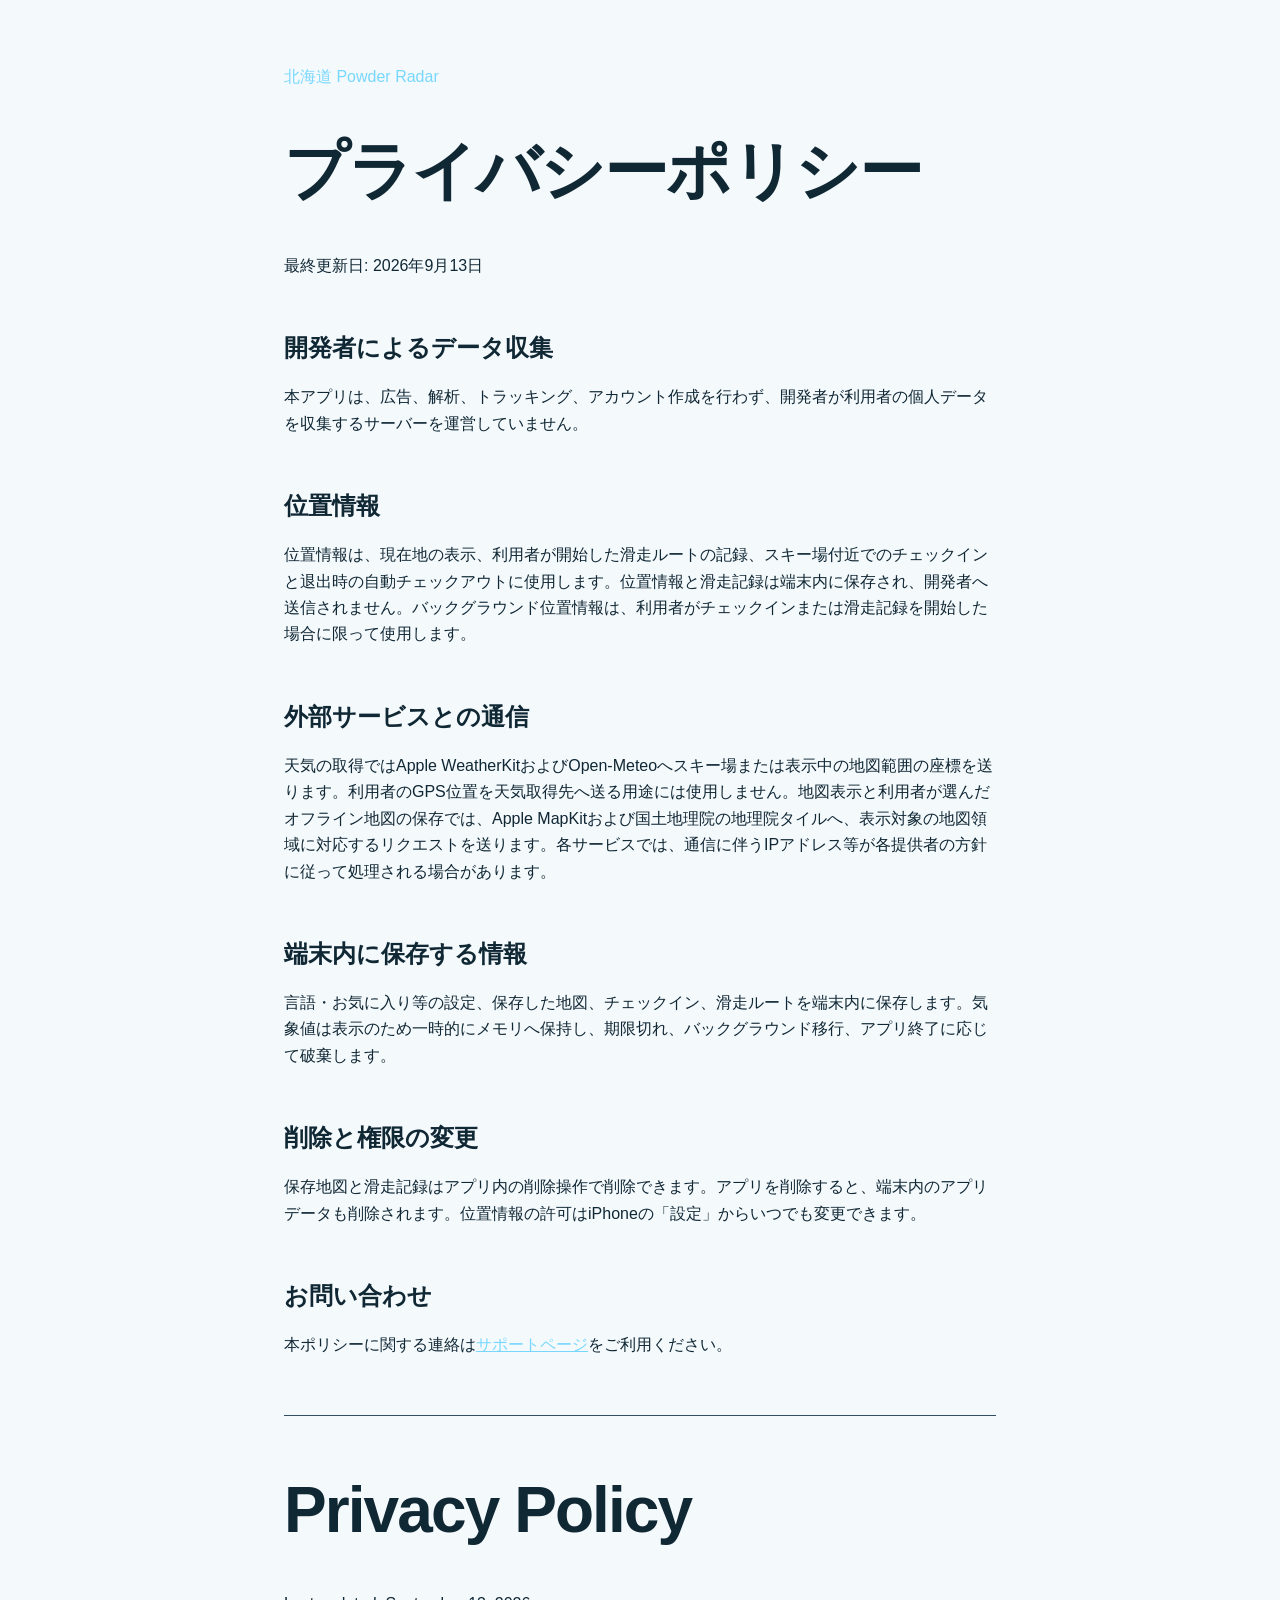
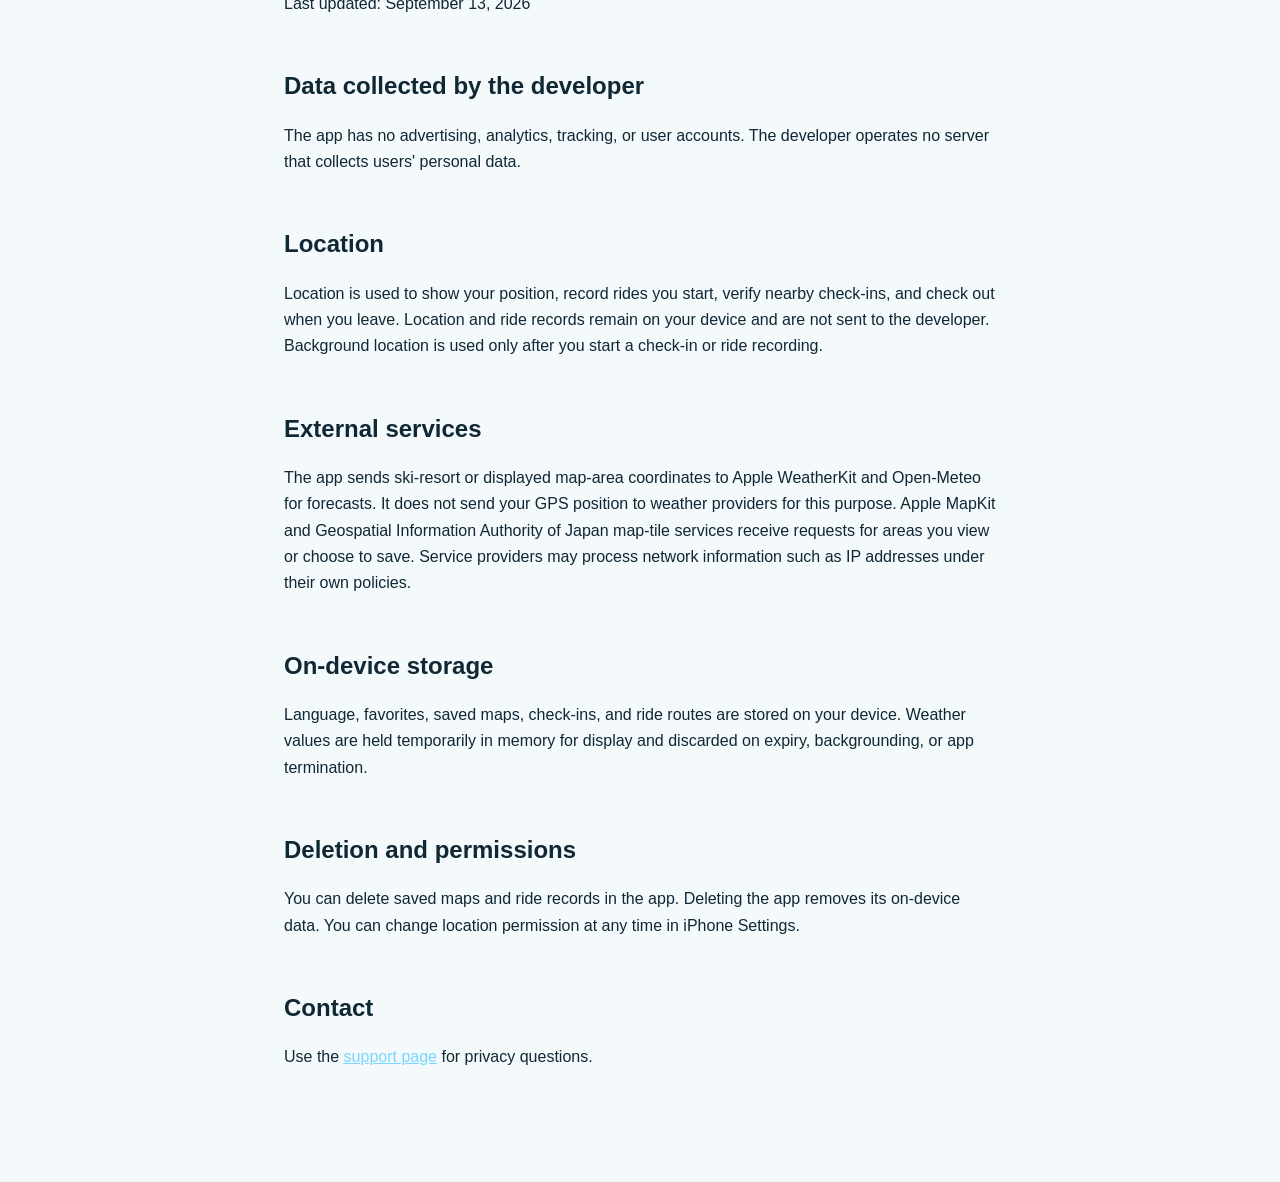
==== privacy/index.html @ 8ea12405 "Publish Hokkaido Powder support and privacy pages" ====
<!doctype html>
<html lang="ja">
<head>
  <meta charset="utf-8">
  <meta name="viewport" content="width=device-width, initial-scale=1">
  <title>プライバシーポリシー | 北海道 Powder Radar</title>
  <link rel="stylesheet" href="../assets/style.css">
</head>
<body>
  <main>
    <a class="back" href="../">北海道 Powder Radar</a>
    <h1>プライバシーポリシー</h1>
    <p>最終更新日: 2026年9月13日</p>

    <h2>開発者によるデータ収集</h2>
    <p>本アプリは、広告、解析、トラッキング、アカウント作成を行わず、開発者が利用者の個人データを収集するサーバーを運営していません。</p>

    <h2>位置情報</h2>
    <p>位置情報は、現在地の表示、利用者が開始した滑走ルートの記録、スキー場付近でのチェックインと退出時の自動チェックアウトに使用します。位置情報と滑走記録は端末内に保存され、開発者へ送信されません。バックグラウンド位置情報は、利用者がチェックインまたは滑走記録を開始した場合に限って使用します。</p>

    <h2>外部サービスとの通信</h2>
    <p>天気の取得ではApple WeatherKitおよびOpen-Meteoへスキー場または表示中の地図範囲の座標を送ります。利用者のGPS位置を天気取得先へ送る用途には使用しません。地図表示と利用者が選んだオフライン地図の保存では、Apple MapKitおよび国土地理院の地理院タイルへ、表示対象の地図領域に対応するリクエストを送ります。各サービスでは、通信に伴うIPアドレス等が各提供者の方針に従って処理される場合があります。</p>

    <h2>端末内に保存する情報</h2>
    <p>言語・お気に入り等の設定、保存した地図、チェックイン、滑走ルートを端末内に保存します。気象値は表示のため一時的にメモリへ保持し、期限切れ、バックグラウンド移行、アプリ終了に応じて破棄します。</p>

    <h2>削除と権限の変更</h2>
    <p>保存地図と滑走記録はアプリ内の削除操作で削除できます。アプリを削除すると、端末内のアプリデータも削除されます。位置情報の許可はiPhoneの「設定」からいつでも変更できます。</p>

    <h2>お問い合わせ</h2>
    <p>本ポリシーに関する連絡は<a href="../support/">サポートページ</a>をご利用ください。</p>

    <hr>
    <h1 lang="en">Privacy Policy</h1>
    <p lang="en">Last updated: September 13, 2026</p>
    <div lang="en">
      <h2>Data collected by the developer</h2>
      <p>The app has no advertising, analytics, tracking, or user accounts. The developer operates no server that collects users' personal data.</p>
      <h2>Location</h2>
      <p>Location is used to show your position, record rides you start, verify nearby check-ins, and check out when you leave. Location and ride records remain on your device and are not sent to the developer. Background location is used only after you start a check-in or ride recording.</p>
      <h2>External services</h2>
      <p>The app sends ski-resort or displayed map-area coordinates to Apple WeatherKit and Open-Meteo for forecasts. It does not send your GPS position to weather providers for this purpose. Apple MapKit and Geospatial Information Authority of Japan map-tile services receive requests for areas you view or choose to save. Service providers may process network information such as IP addresses under their own policies.</p>
      <h2>On-device storage</h2>
      <p>Language, favorites, saved maps, check-ins, and ride routes are stored on your device. Weather values are held temporarily in memory for display and discarded on expiry, backgrounding, or app termination.</p>
      <h2>Deletion and permissions</h2>
      <p>You can delete saved maps and ride records in the app. Deleting the app removes its on-device data. You can change location permission at any time in iPhone Settings.</p>
      <h2>Contact</h2>
      <p>Use the <a href="../support/">support page</a> for privacy questions.</p>
    </div>
  </main>
</body>
</html>
---- assets/style.css ----
:root { color-scheme: light dark; font-family: -apple-system, BlinkMacSystemFont, "Helvetica Neue", sans-serif; line-height: 1.65; }
body { margin: 0; background: #071521; color: #eaf5fb; }
main { box-sizing: border-box; width: min(760px, 100%); min-height: 100vh; margin: auto; padding: 64px 24px 96px; }
h1 { line-height: 1.2; font-size: clamp(2rem, 7vw, 4rem); letter-spacing: -.03em; }
h2 { margin-top: 2.2em; line-height: 1.35; }
a { color: #78d7ff; }
.eyebrow { color: #78d7ff; font-weight: 700; letter-spacing: .12em; }
.lead { max-width: 32em; font-size: 1.2rem; }
.links { display: flex; flex-wrap: wrap; gap: 12px; margin: 36px 0; }
.links a, .button { display: inline-block; padding: 12px 18px; border: 1px solid #78d7ff; border-radius: 999px; text-decoration: none; }
.note { color: #b9cbd5; }
.back { text-decoration: none; }
hr { margin: 56px 0; border: 0; border-top: 1px solid #315063; }
@media (prefers-color-scheme: light) { body { background: #f4f9fc; color: #102734; } .note { color: #496674; } }
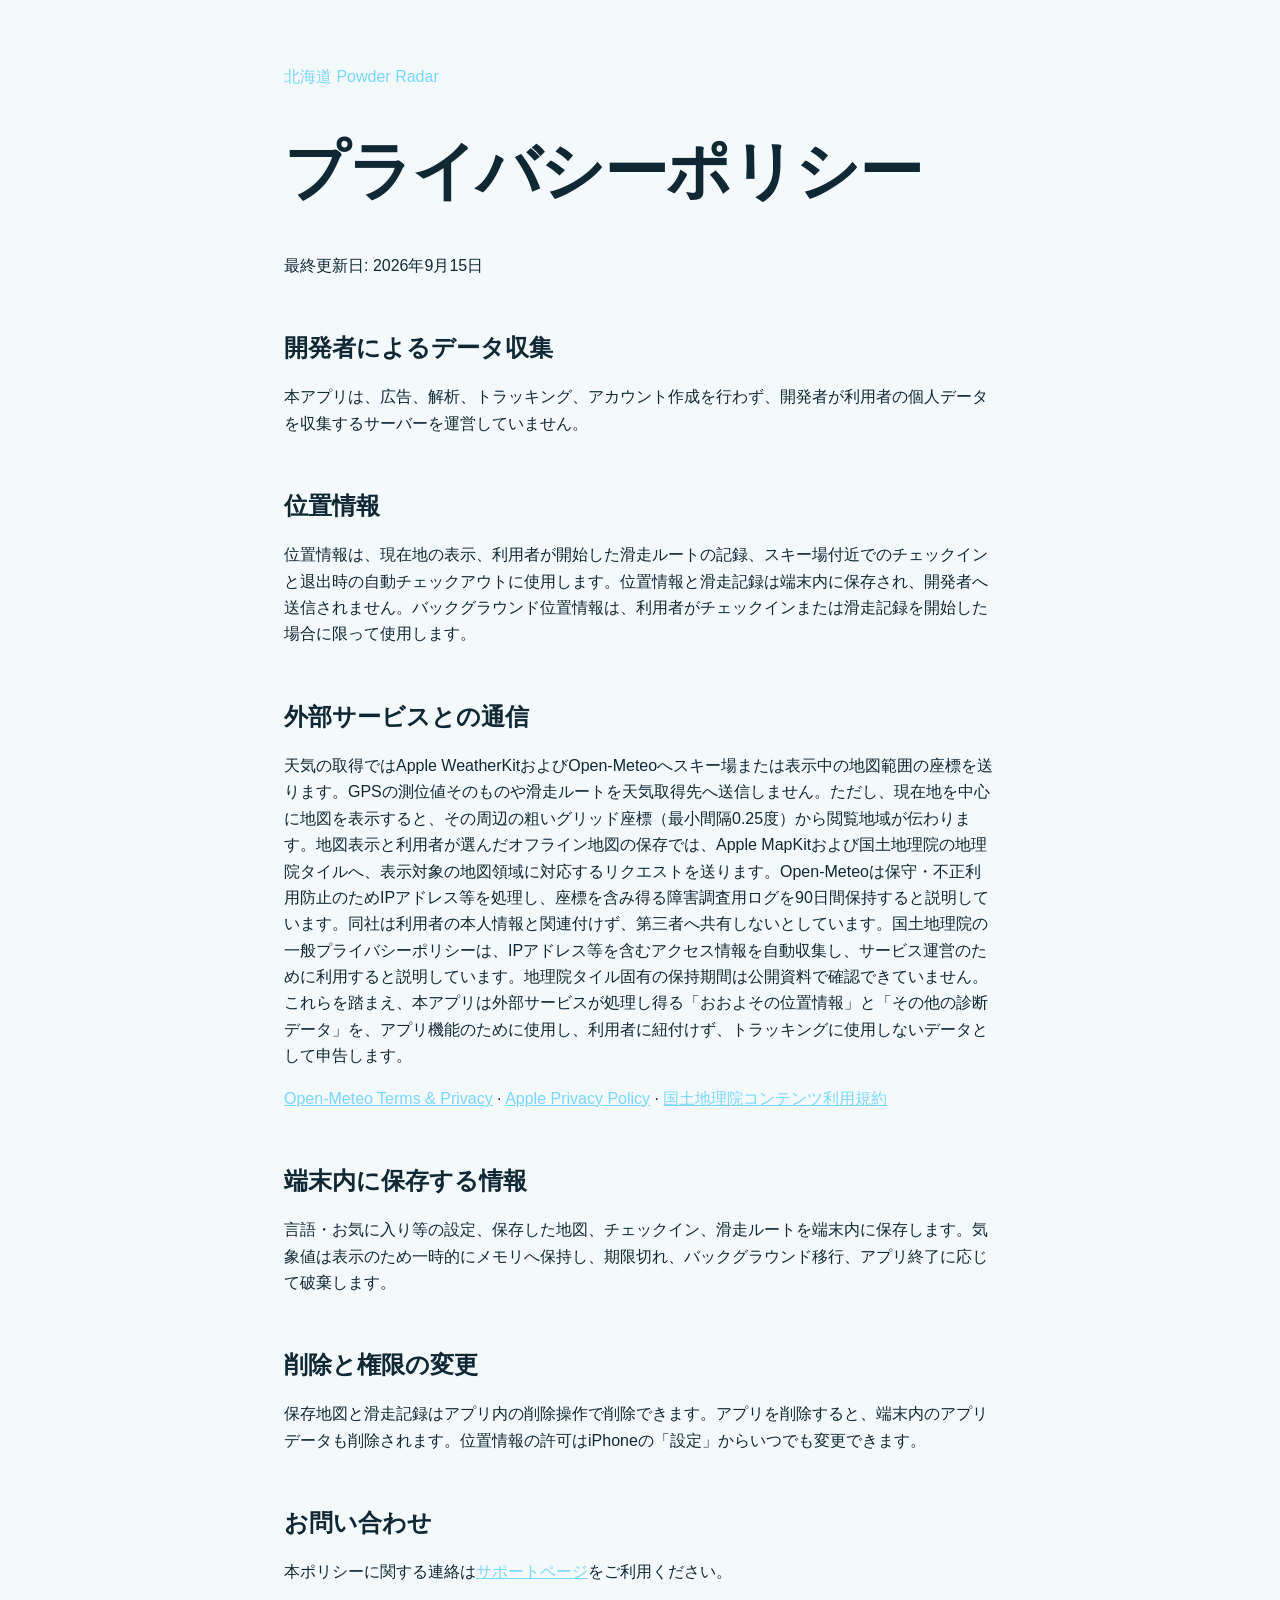
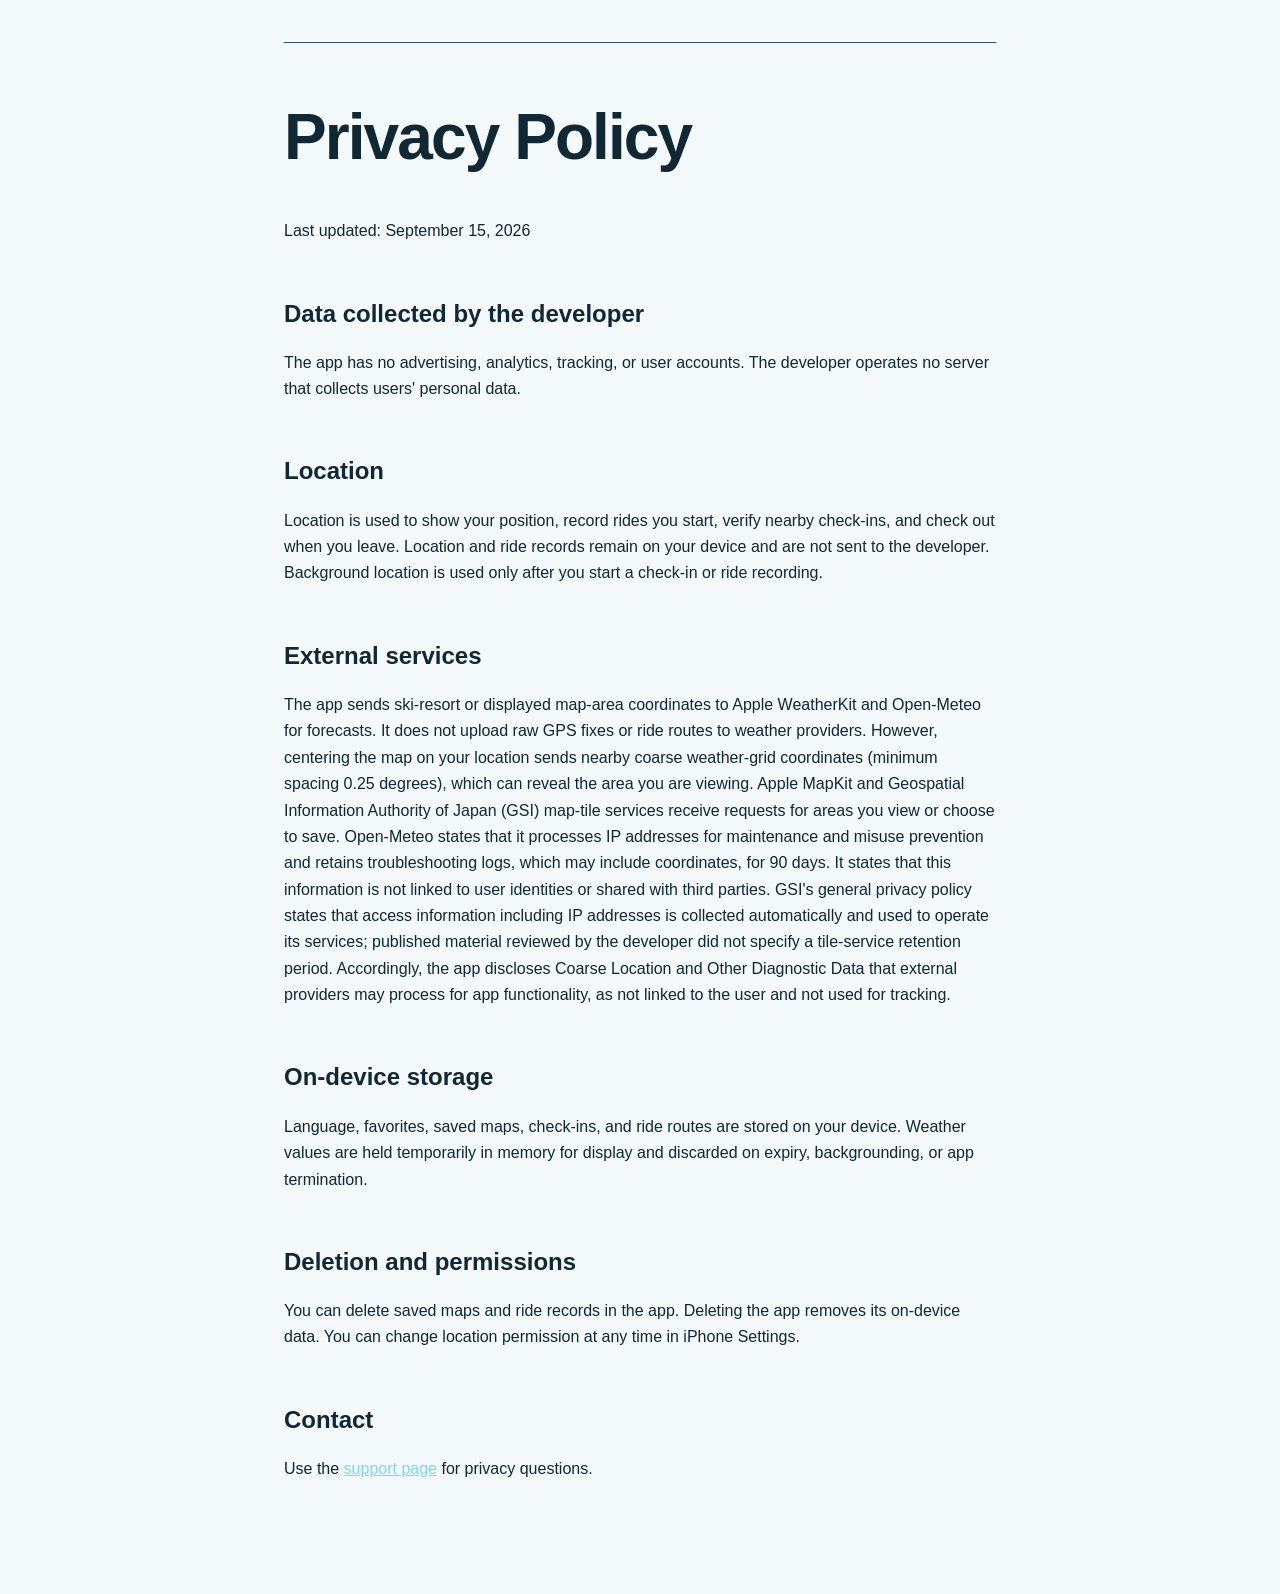
==== commit 01460c30: "Align privacy policy with provider data handling" ====
--- a/privacy/index.html
+++ b/privacy/index.html
@@ -10,7 +10,7 @@
   <main>
     <a class="back" href="../">北海道 Powder Radar</a>
     <h1>プライバシーポリシー</h1>
-    <p>最終更新日: 2026年9月13日</p>
+    <p>最終更新日: 2026年9月15日</p>
 
     <h2>開発者によるデータ収集</h2>
     <p>本アプリは、広告、解析、トラッキング、アカウント作成を行わず、開発者が利用者の個人データを収集するサーバーを運営していません。</p>
@@ -19,7 +19,9 @@
     <p>位置情報は、現在地の表示、利用者が開始した滑走ルートの記録、スキー場付近でのチェックインと退出時の自動チェックアウトに使用します。位置情報と滑走記録は端末内に保存され、開発者へ送信されません。バックグラウンド位置情報は、利用者がチェックインまたは滑走記録を開始した場合に限って使用します。</p>
 
     <h2>外部サービスとの通信</h2>
-    <p>天気の取得ではApple WeatherKitおよびOpen-Meteoへスキー場または表示中の地図範囲の座標を送ります。利用者のGPS位置を天気取得先へ送る用途には使用しません。地図表示と利用者が選んだオフライン地図の保存では、Apple MapKitおよび国土地理院の地理院タイルへ、表示対象の地図領域に対応するリクエストを送ります。各サービスでは、通信に伴うIPアドレス等が各提供者の方針に従って処理される場合があります。</p>
+    <p>天気の取得ではApple WeatherKitおよびOpen-Meteoへスキー場または表示中の地図範囲の座標を送ります。GPSの測位値そのものや滑走ルートを天気取得先へ送信しません。ただし、現在地を中心に地図を表示すると、その周辺の粗いグリッド座標（最小間隔0.25度）から閲覧地域が伝わります。地図表示と利用者が選んだオフライン地図の保存では、Apple MapKitおよび国土地理院の地理院タイルへ、表示対象の地図領域に対応するリクエストを送ります。Open-Meteoは保守・不正利用防止のためIPアドレス等を処理し、座標を含み得る障害調査用ログを90日間保持すると説明しています。同社は利用者の本人情報と関連付けず、第三者へ共有しないとしています。国土地理院の一般プライバシーポリシーは、IPアドレス等を含むアクセス情報を自動収集し、サービス運営のために利用すると説明しています。地理院タイル固有の保持期間は公開資料で確認できていません。これらを踏まえ、本アプリは外部サービスが処理し得る「おおよその位置情報」と「その他の診断データ」を、アプリ機能のために使用し、利用者に紐付けず、トラッキングに使用しないデータとして申告します。</p>
+
+    <p><a href="https://open-meteo.com/en/terms">Open-Meteo Terms &amp; Privacy</a> · <a href="https://www.apple.com/legal/privacy/">Apple Privacy Policy</a> · <a href="https://www.gsi.go.jp/GSI/chosaku.htm">国土地理院コンテンツ利用規約</a></p>
 
     <h2>端末内に保存する情報</h2>
     <p>言語・お気に入り等の設定、保存した地図、チェックイン、滑走ルートを端末内に保存します。気象値は表示のため一時的にメモリへ保持し、期限切れ、バックグラウンド移行、アプリ終了に応じて破棄します。</p>
@@ -32,14 +34,14 @@
 
     <hr>
     <h1 lang="en">Privacy Policy</h1>
-    <p lang="en">Last updated: September 13, 2026</p>
+    <p lang="en">Last updated: September 15, 2026</p>
     <div lang="en">
       <h2>Data collected by the developer</h2>
       <p>The app has no advertising, analytics, tracking, or user accounts. The developer operates no server that collects users' personal data.</p>
       <h2>Location</h2>
       <p>Location is used to show your position, record rides you start, verify nearby check-ins, and check out when you leave. Location and ride records remain on your device and are not sent to the developer. Background location is used only after you start a check-in or ride recording.</p>
       <h2>External services</h2>
-      <p>The app sends ski-resort or displayed map-area coordinates to Apple WeatherKit and Open-Meteo for forecasts. It does not send your GPS position to weather providers for this purpose. Apple MapKit and Geospatial Information Authority of Japan map-tile services receive requests for areas you view or choose to save. Service providers may process network information such as IP addresses under their own policies.</p>
+      <p>The app sends ski-resort or displayed map-area coordinates to Apple WeatherKit and Open-Meteo for forecasts. It does not upload raw GPS fixes or ride routes to weather providers. However, centering the map on your location sends nearby coarse weather-grid coordinates (minimum spacing 0.25 degrees), which can reveal the area you are viewing. Apple MapKit and Geospatial Information Authority of Japan (GSI) map-tile services receive requests for areas you view or choose to save. Open-Meteo states that it processes IP addresses for maintenance and misuse prevention and retains troubleshooting logs, which may include coordinates, for 90 days. It states that this information is not linked to user identities or shared with third parties. GSI's general privacy policy states that access information including IP addresses is collected automatically and used to operate its services; published material reviewed by the developer did not specify a tile-service retention period. Accordingly, the app discloses Coarse Location and Other Diagnostic Data that external providers may process for app functionality, as not linked to the user and not used for tracking.</p>
       <h2>On-device storage</h2>
       <p>Language, favorites, saved maps, check-ins, and ride routes are stored on your device. Weather values are held temporarily in memory for display and discarded on expiry, backgrounding, or app termination.</p>
       <h2>Deletion and permissions</h2>
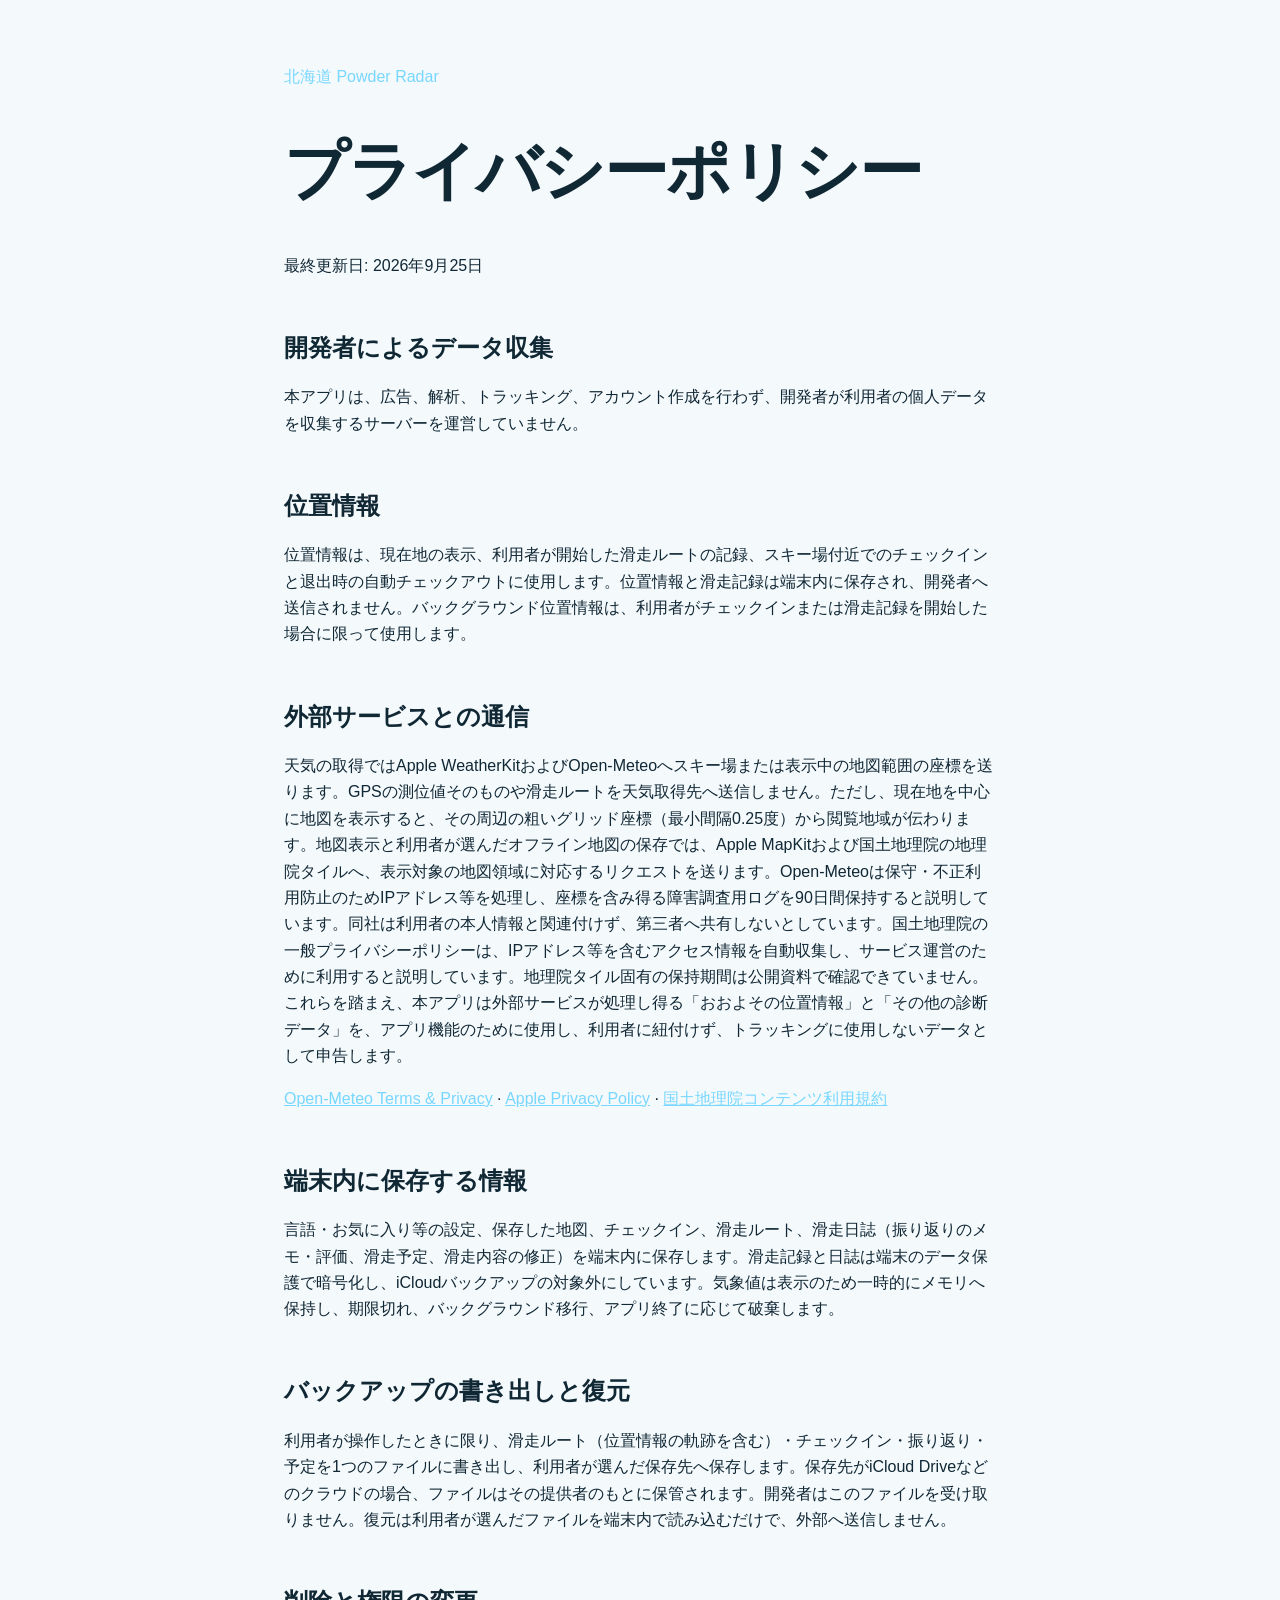
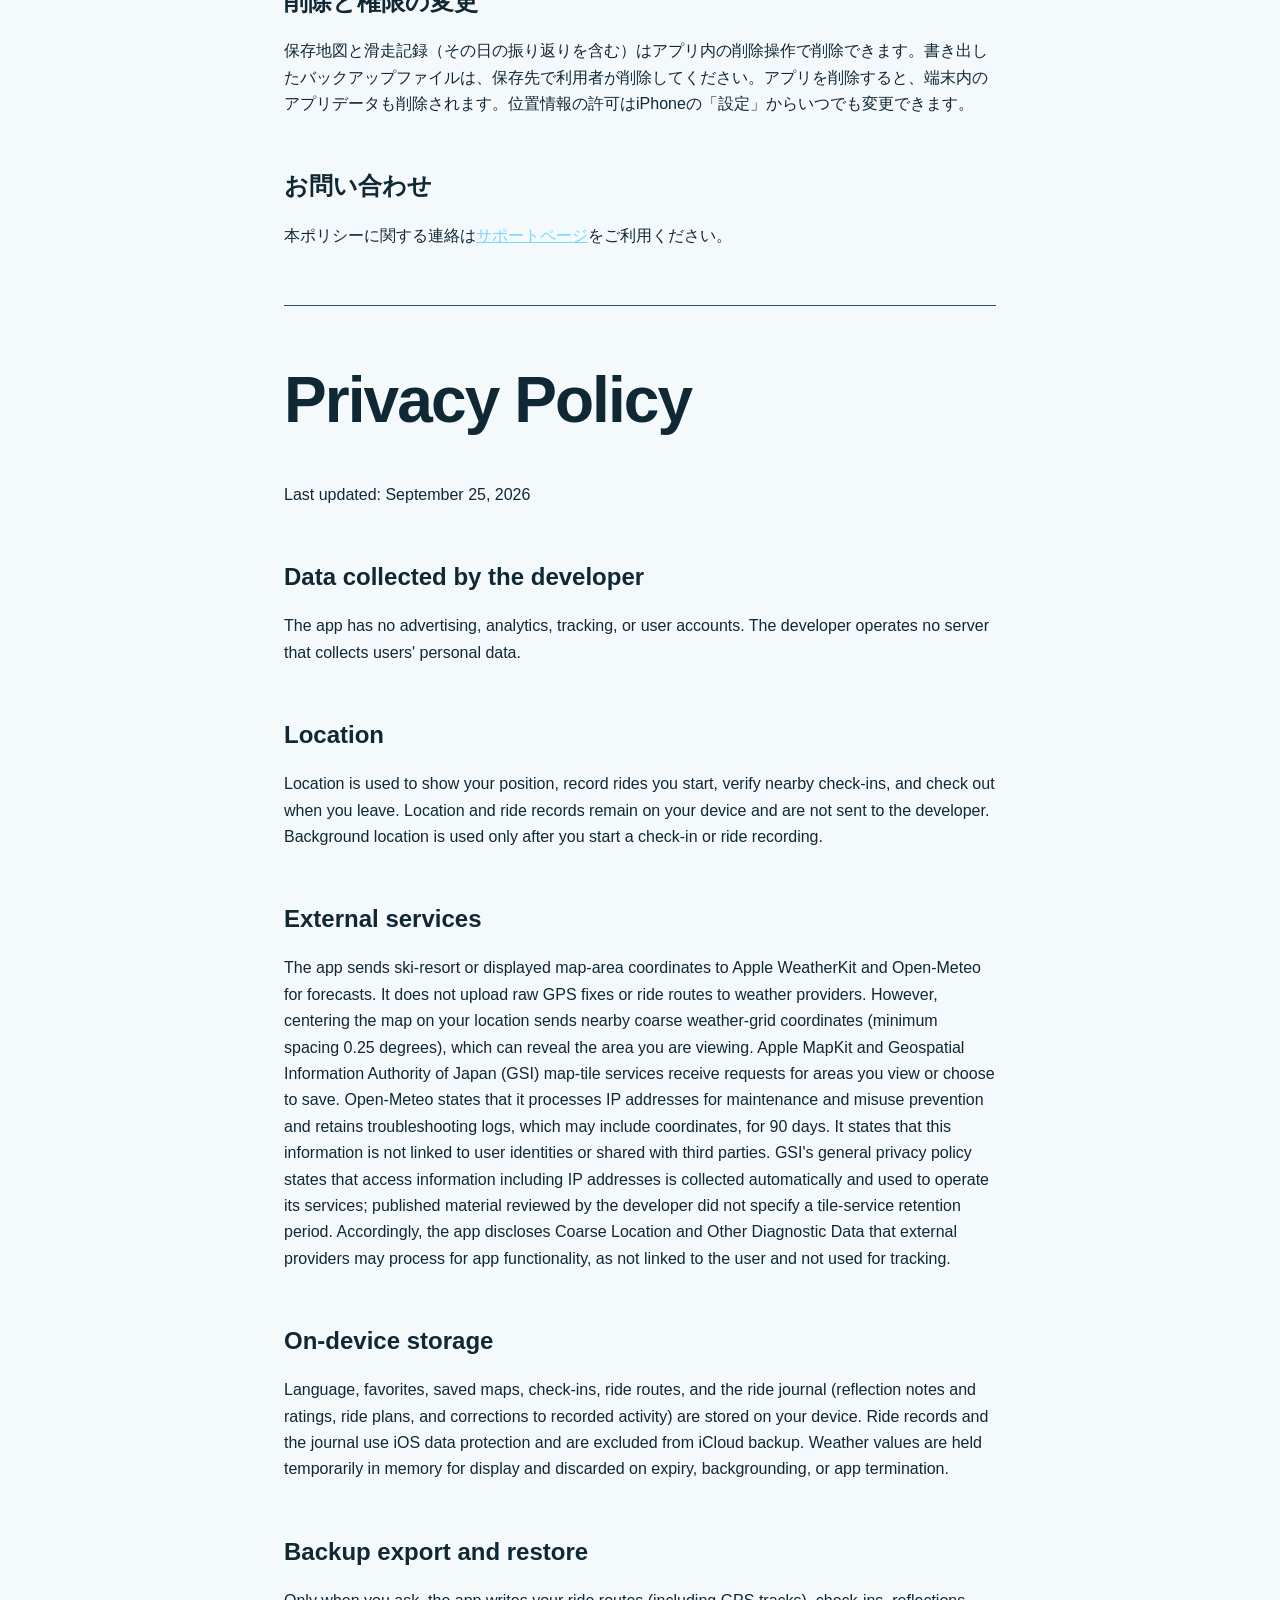
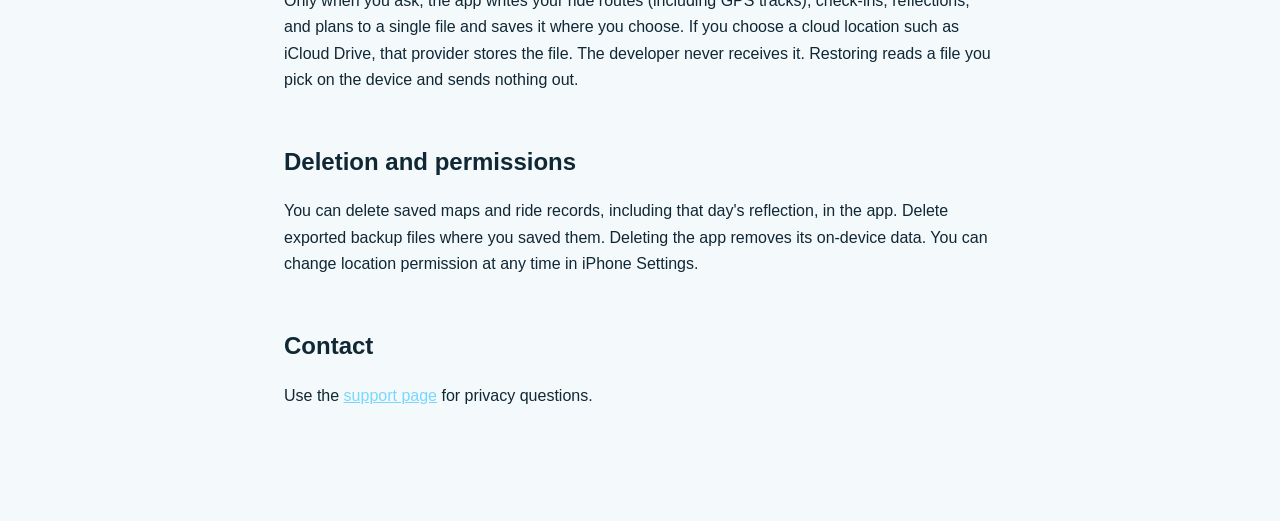
==== commit c31fe066: "Describe the ride journal and backup export in the privacy policy Adds the on-device ride journal (n" ====
--- a/privacy/index.html
+++ b/privacy/index.html
@@ -10,7 +10,7 @@
   <main>
     <a class="back" href="../">北海道 Powder Radar</a>
     <h1>プライバシーポリシー</h1>
-    <p>最終更新日: 2026年9月15日</p>
+    <p>最終更新日: 2026年9月25日</p>
 
     <h2>開発者によるデータ収集</h2>
     <p>本アプリは、広告、解析、トラッキング、アカウント作成を行わず、開発者が利用者の個人データを収集するサーバーを運営していません。</p>
@@ -24,17 +24,20 @@
     <p><a href="https://open-meteo.com/en/terms">Open-Meteo Terms &amp; Privacy</a> · <a href="https://www.apple.com/legal/privacy/">Apple Privacy Policy</a> · <a href="https://www.gsi.go.jp/GSI/chosaku.htm">国土地理院コンテンツ利用規約</a></p>
 
     <h2>端末内に保存する情報</h2>
-    <p>言語・お気に入り等の設定、保存した地図、チェックイン、滑走ルートを端末内に保存します。気象値は表示のため一時的にメモリへ保持し、期限切れ、バックグラウンド移行、アプリ終了に応じて破棄します。</p>
+    <p>言語・お気に入り等の設定、保存した地図、チェックイン、滑走ルート、滑走日誌（振り返りのメモ・評価、滑走予定、滑走内容の修正）を端末内に保存します。滑走記録と日誌は端末のデータ保護で暗号化し、iCloudバックアップの対象外にしています。気象値は表示のため一時的にメモリへ保持し、期限切れ、バックグラウンド移行、アプリ終了に応じて破棄します。</p>
+
+    <h2>バックアップの書き出しと復元</h2>
+    <p>利用者が操作したときに限り、滑走ルート（位置情報の軌跡を含む）・チェックイン・振り返り・予定を1つのファイルに書き出し、利用者が選んだ保存先へ保存します。保存先がiCloud Driveなどのクラウドの場合、ファイルはその提供者のもとに保管されます。開発者はこのファイルを受け取りません。復元は利用者が選んだファイルを端末内で読み込むだけで、外部へ送信しません。</p>
 
     <h2>削除と権限の変更</h2>
-    <p>保存地図と滑走記録はアプリ内の削除操作で削除できます。アプリを削除すると、端末内のアプリデータも削除されます。位置情報の許可はiPhoneの「設定」からいつでも変更できます。</p>
+    <p>保存地図と滑走記録（その日の振り返りを含む）はアプリ内の削除操作で削除できます。書き出したバックアップファイルは、保存先で利用者が削除してください。アプリを削除すると、端末内のアプリデータも削除されます。位置情報の許可はiPhoneの「設定」からいつでも変更できます。</p>
 
     <h2>お問い合わせ</h2>
     <p>本ポリシーに関する連絡は<a href="../support/">サポートページ</a>をご利用ください。</p>
 
     <hr>
     <h1 lang="en">Privacy Policy</h1>
-    <p lang="en">Last updated: September 15, 2026</p>
+    <p lang="en">Last updated: September 25, 2026</p>
     <div lang="en">
       <h2>Data collected by the developer</h2>
       <p>The app has no advertising, analytics, tracking, or user accounts. The developer operates no server that collects users' personal data.</p>
@@ -43,9 +46,11 @@
       <h2>External services</h2>
       <p>The app sends ski-resort or displayed map-area coordinates to Apple WeatherKit and Open-Meteo for forecasts. It does not upload raw GPS fixes or ride routes to weather providers. However, centering the map on your location sends nearby coarse weather-grid coordinates (minimum spacing 0.25 degrees), which can reveal the area you are viewing. Apple MapKit and Geospatial Information Authority of Japan (GSI) map-tile services receive requests for areas you view or choose to save. Open-Meteo states that it processes IP addresses for maintenance and misuse prevention and retains troubleshooting logs, which may include coordinates, for 90 days. It states that this information is not linked to user identities or shared with third parties. GSI's general privacy policy states that access information including IP addresses is collected automatically and used to operate its services; published material reviewed by the developer did not specify a tile-service retention period. Accordingly, the app discloses Coarse Location and Other Diagnostic Data that external providers may process for app functionality, as not linked to the user and not used for tracking.</p>
       <h2>On-device storage</h2>
-      <p>Language, favorites, saved maps, check-ins, and ride routes are stored on your device. Weather values are held temporarily in memory for display and discarded on expiry, backgrounding, or app termination.</p>
+      <p>Language, favorites, saved maps, check-ins, ride routes, and the ride journal (reflection notes and ratings, ride plans, and corrections to recorded activity) are stored on your device. Ride records and the journal use iOS data protection and are excluded from iCloud backup. Weather values are held temporarily in memory for display and discarded on expiry, backgrounding, or app termination.</p>
+      <h2>Backup export and restore</h2>
+      <p>Only when you ask, the app writes your ride routes (including GPS tracks), check-ins, reflections, and plans to a single file and saves it where you choose. If you choose a cloud location such as iCloud Drive, that provider stores the file. The developer never receives it. Restoring reads a file you pick on the device and sends nothing out.</p>
       <h2>Deletion and permissions</h2>
-      <p>You can delete saved maps and ride records in the app. Deleting the app removes its on-device data. You can change location permission at any time in iPhone Settings.</p>
+      <p>You can delete saved maps and ride records, including that day's reflection, in the app. Delete exported backup files where you saved them. Deleting the app removes its on-device data. You can change location permission at any time in iPhone Settings.</p>
       <h2>Contact</h2>
       <p>Use the <a href="../support/">support page</a> for privacy questions.</p>
     </div>
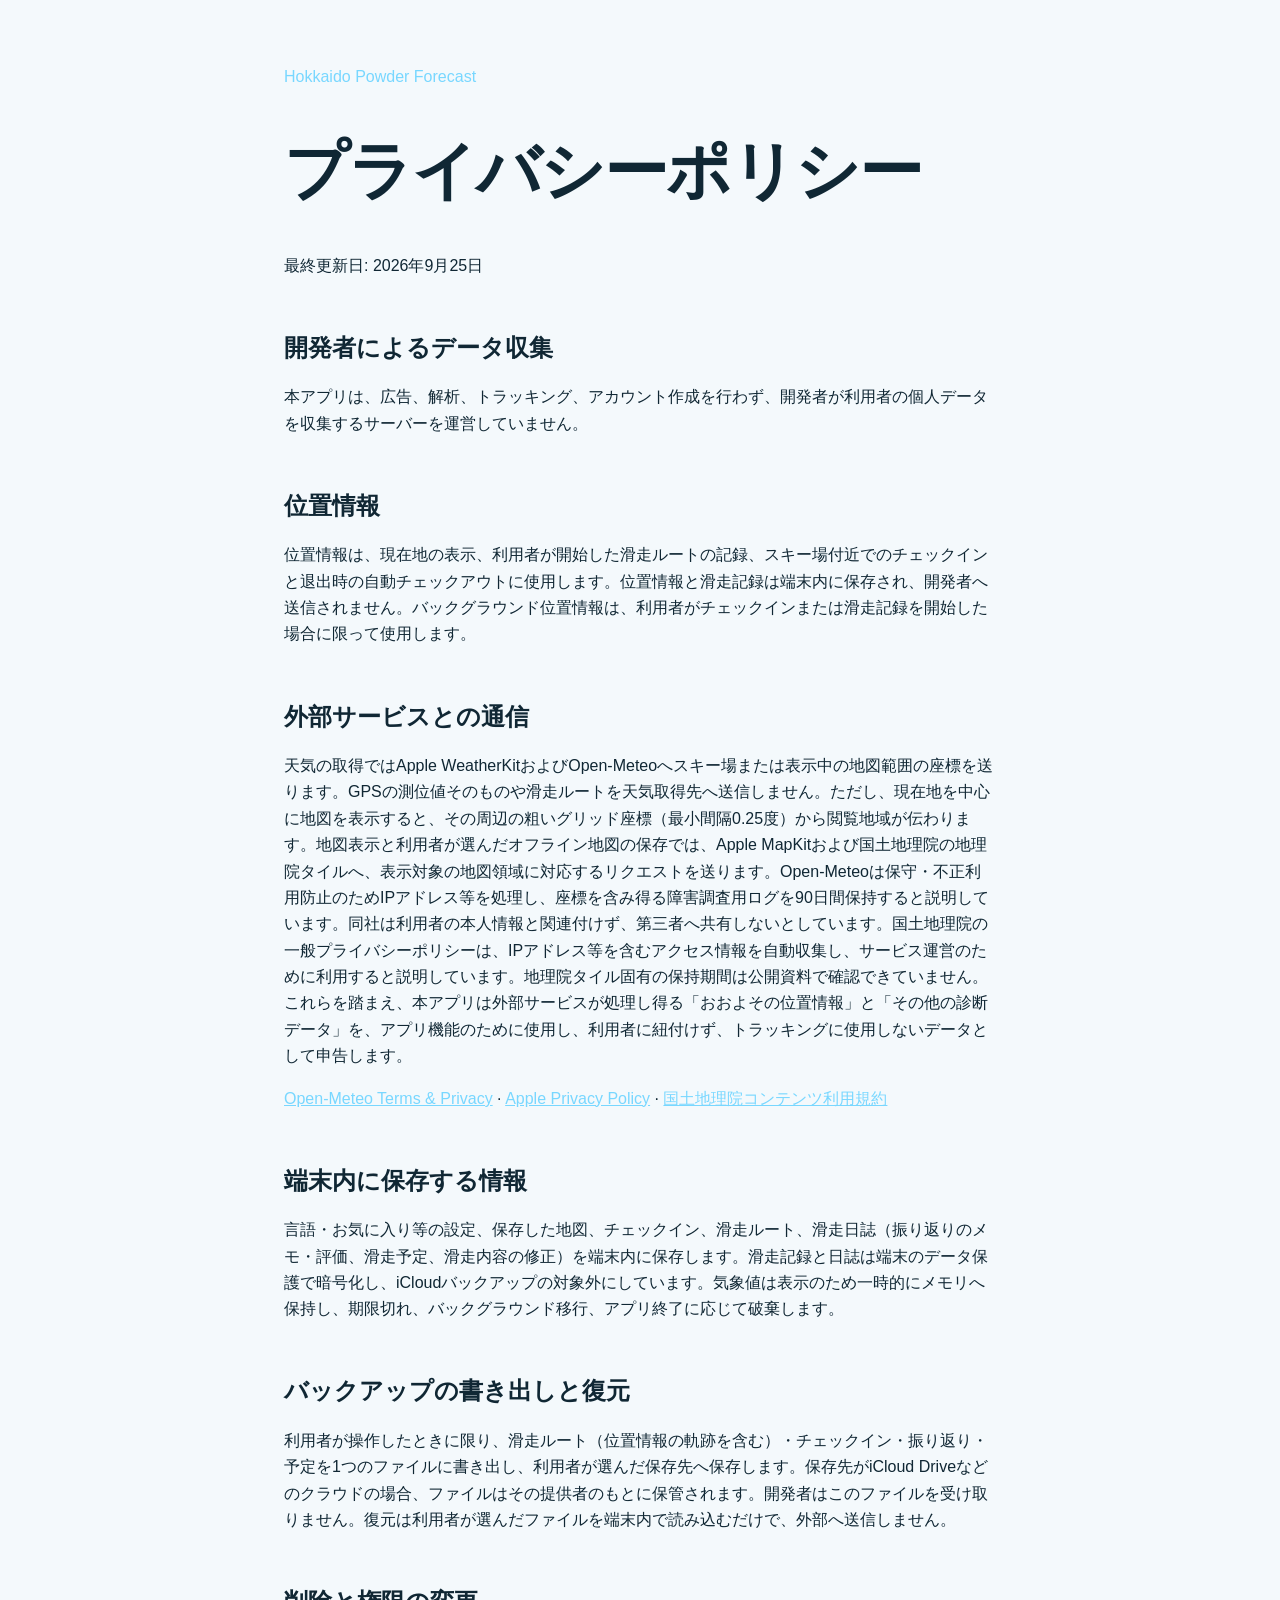
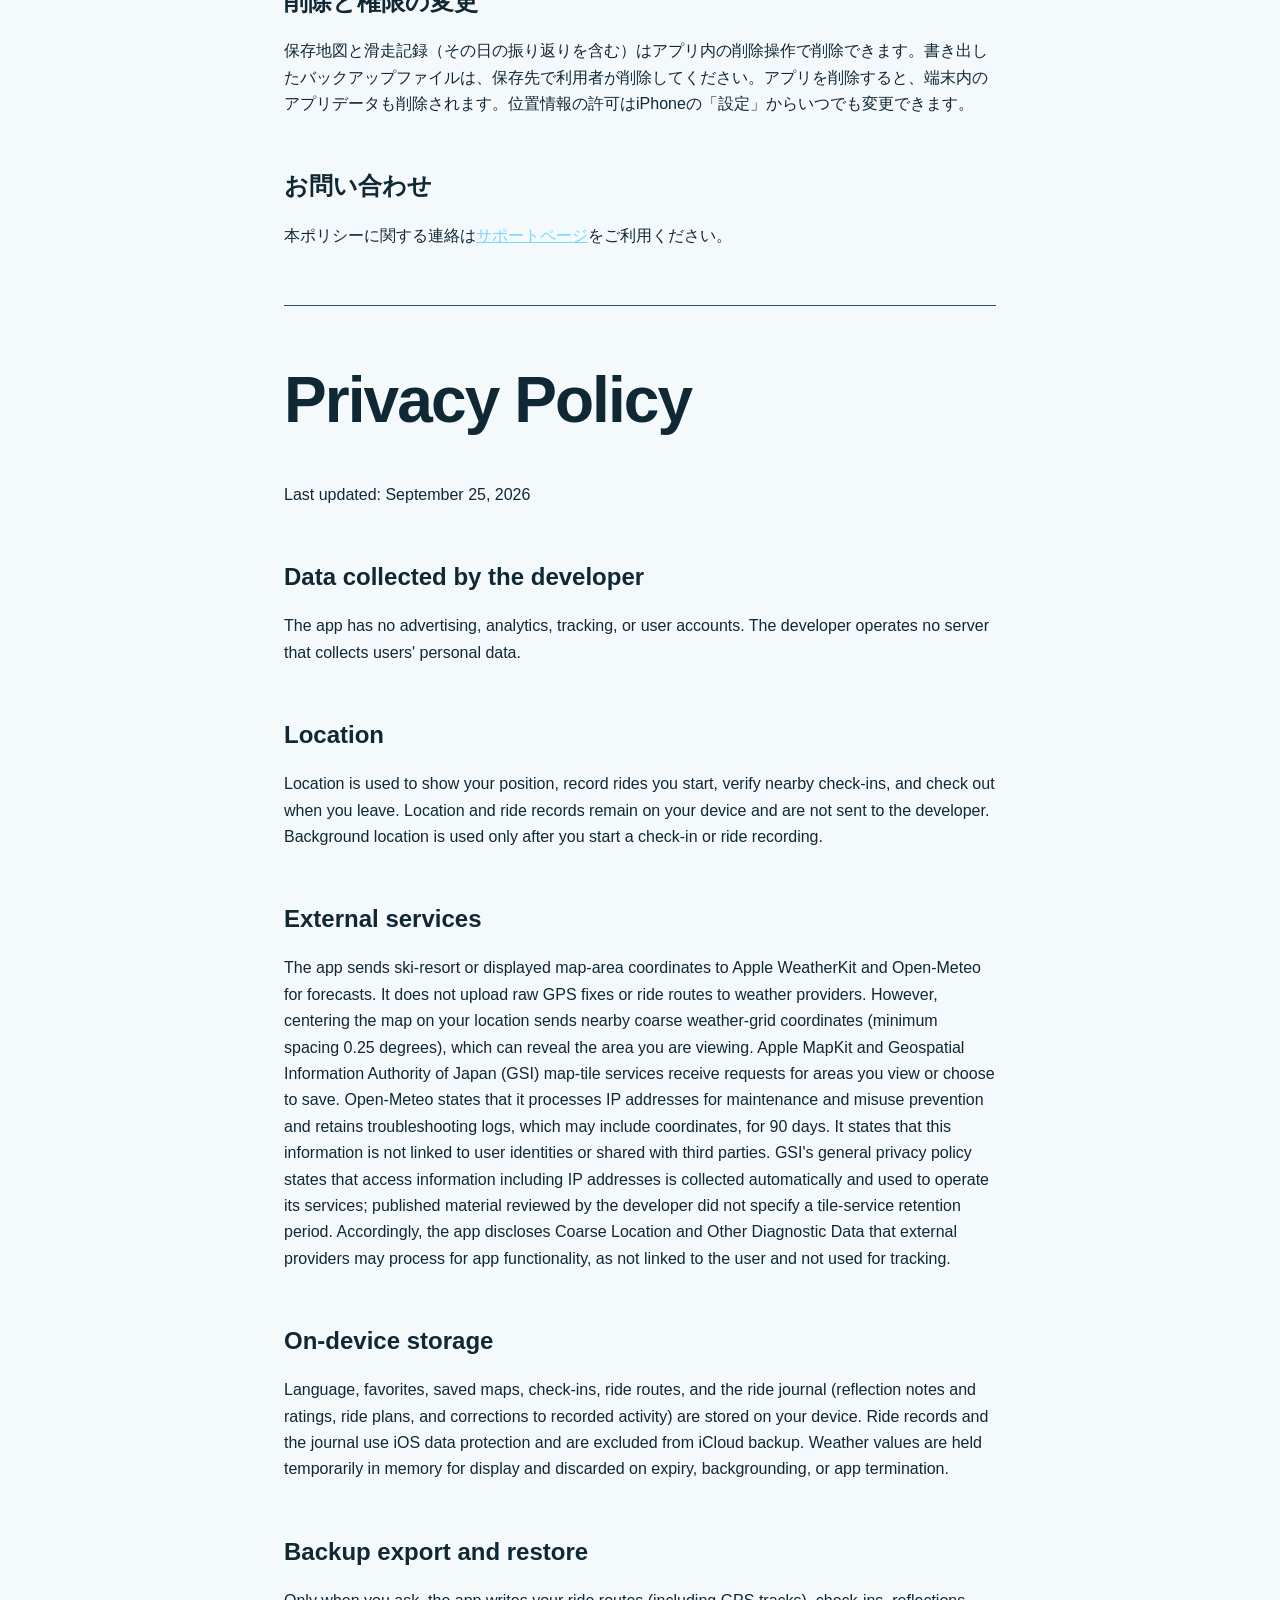
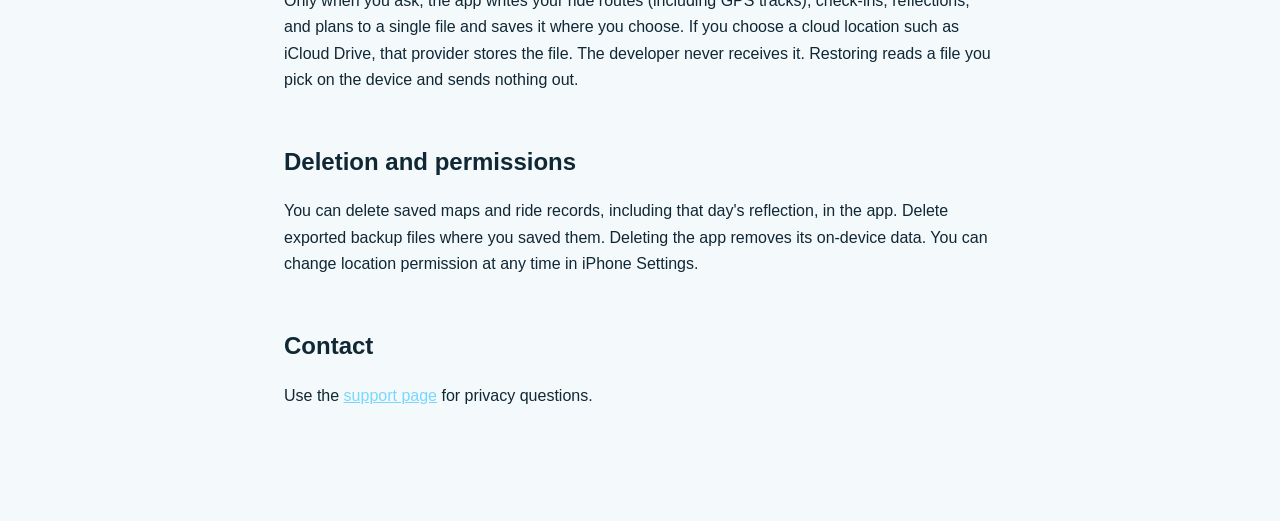
==== commit 842708b2: "Rename public pages to Hokkaido Powder Forecast" ====
--- a/privacy/index.html
+++ b/privacy/index.html
@@ -3,12 +3,12 @@
 <head>
   <meta charset="utf-8">
   <meta name="viewport" content="width=device-width, initial-scale=1">
-  <title>プライバシーポリシー | 北海道 Powder Radar</title>
+  <title>プライバシーポリシー | Hokkaido Powder Forecast</title>
   <link rel="stylesheet" href="../assets/style.css">
 </head>
 <body>
   <main>
-    <a class="back" href="../">北海道 Powder Radar</a>
+    <a class="back" href="../">Hokkaido Powder Forecast</a>
     <h1>プライバシーポリシー</h1>
     <p>最終更新日: 2026年9月25日</p>
 
